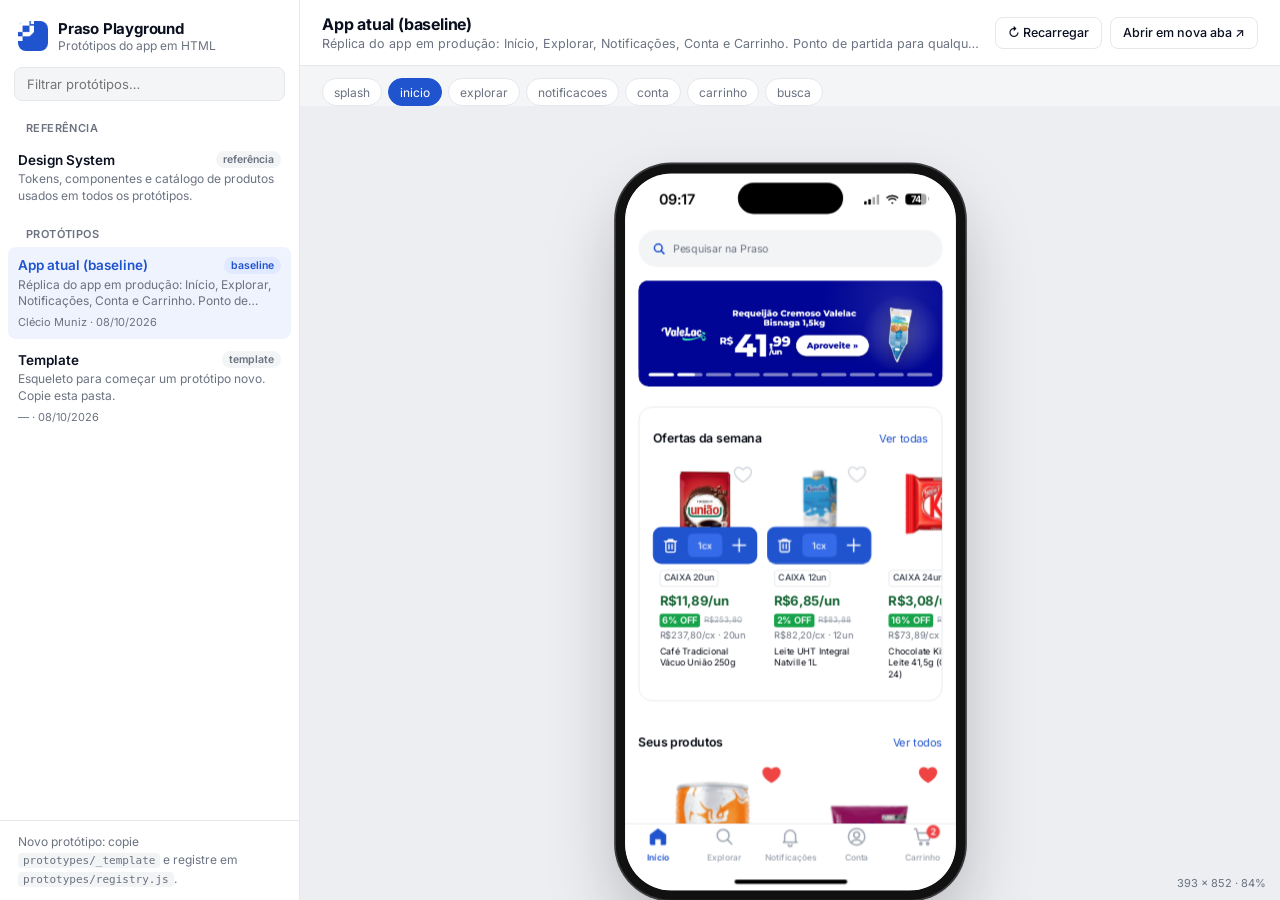
==== praso-prototypes/index.html @ ff36ccc7 "Add files via upload" ====
<!doctype html>
<html lang="pt-BR">
<head>
<meta charset="utf-8">
<meta name="viewport" content="width=device-width, initial-scale=1">
<title>Praso Playground</title>
<link rel="preconnect" href="https://fonts.googleapis.com">
<link href="https://fonts.googleapis.com/css2?family=Inter:wght@400;500;600;700&display=swap" rel="stylesheet">
<style>
  :root {
    --bg: #f4f5f7; --panel: #ffffff; --text: #0b1020; --muted: #6b7280; --line: #e5e7eb;
    --hover: #f3f4f6; --accent: #2053ce; --accent-soft: #eef3fe; --stage: #eceef2;
  }
  @media (prefers-color-scheme: dark) {
    :root:not([data-theme="light"]) { --bg: #0d0f14; --panel: #151821; --text: #eef0f5; --muted: #9aa1ae; --line: #262a35; --hover: #1d212c; --accent: #6b93ff; --accent-soft: #1b2440; --stage: #10131a; }
  }
  :root[data-theme="dark"] { --bg: #0d0f14; --panel: #151821; --text: #eef0f5; --muted: #9aa1ae; --line: #262a35; --hover: #1d212c; --accent: #6b93ff; --accent-soft: #1b2440; --stage: #10131a; }
  * { box-sizing: border-box; }
  html, body { margin: 0; height: 100%; }
  body { font-family: Inter, -apple-system, system-ui, sans-serif; background: var(--bg); color: var(--text); -webkit-font-smoothing: antialiased; }
  a { color: inherit; text-decoration: none; }
  button { font: inherit; color: inherit; border: 0; background: none; cursor: pointer; }

  .layout { display: grid; grid-template-columns: 300px 1fr; height: 100vh; }
  aside { background: var(--panel); border-right: 1px solid var(--line); display: flex; flex-direction: column; min-height: 0; }
  .brand { display: flex; align-items: center; gap: 10px; padding: 18px 18px 14px; }
  .brand__mark { width: 30px; height: 30px; border-radius: 8px; background: #2053ce; display: grid; place-items: center; }
  .brand__mark img { width: 22px; height: auto; }
  .brand b { font-size: 15px; letter-spacing: -.2px; }
  .brand span { display: block; font-size: 12px; color: var(--muted); }
  .filter { margin: 0 14px 10px; }
  .filter input { width: 100%; height: 34px; padding: 0 12px; border-radius: 8px; border: 1px solid var(--line); background: var(--bg); color: var(--text); font: inherit; font-size: 13px; outline: none; }
  .filter input:focus { border-color: var(--accent); }
  .group { padding: 10px 18px 6px; font-size: 11px; font-weight: 600; letter-spacing: .4px; text-transform: uppercase; color: var(--muted); }
  nav.list { flex: 1; overflow: auto; padding: 0 8px 12px; }
  .item { display: block; padding: 10px 10px; border-radius: 8px; margin-bottom: 2px; }
  .item:hover { background: var(--hover); }
  .item.is-active { background: var(--accent-soft); }
  .item__top { display: flex; align-items: center; justify-content: space-between; gap: 8px; }
  .item__title { font-size: 13.5px; font-weight: 600; }
  .item.is-active .item__title { color: var(--accent); }
  .item__desc { margin-top: 3px; font-size: 12px; color: var(--muted); line-height: 1.4; display: -webkit-box; -webkit-line-clamp: 2; -webkit-box-orient: vertical; overflow: hidden; }
  .item__meta { margin-top: 5px; font-size: 11px; color: var(--muted); }
  .pill { flex: none; font-size: 10.5px; font-weight: 600; padding: 2px 7px; border-radius: 99px; background: var(--hover); color: var(--muted); text-transform: lowercase; }
  .pill--baseline { background: #e0e9ff; color: #2053ce; }
  .pill--aprovado { background: #dcfce7; color: #166534; }
  .pill--em-teste { background: #fef3c7; color: #92400e; }
  .aside__foot { border-top: 1px solid var(--line); padding: 12px 18px; font-size: 12px; color: var(--muted); line-height: 1.5; }
  .aside__foot code { font-size: 11px; background: var(--hover); padding: 1px 5px; border-radius: 4px; }

  main { display: flex; flex-direction: column; min-width: 0; min-height: 0; }
  .topbar { display: flex; align-items: center; gap: 16px; padding: 14px 22px; border-bottom: 1px solid var(--line); background: var(--panel); }
  .topbar__info { flex: 1; min-width: 0; }
  .topbar h1 { margin: 0; font-size: 16px; letter-spacing: -.2px; }
  .topbar p { margin: 2px 0 0; font-size: 12.5px; color: var(--muted); white-space: nowrap; overflow: hidden; text-overflow: ellipsis; }
  .actions { display: flex; gap: 8px; }
  .btn { height: 32px; padding: 0 12px; border-radius: 8px; border: 1px solid var(--line); background: var(--panel); font-size: 12.5px; font-weight: 500; display: inline-flex; align-items: center; gap: 6px; }
  .btn:hover { background: var(--hover); }
  .screens { display: flex; gap: 6px; flex-wrap: wrap; padding: 12px 22px 0; }
  .chip { height: 28px; padding: 0 11px; border-radius: 99px; border: 1px solid var(--line); background: var(--panel); font-size: 12px; color: var(--muted); }
  .chip.is-active { background: var(--accent); border-color: var(--accent); color: #fff; }
  .stage { flex: 1; min-height: 0; display: grid; place-items: center; background: var(--stage); overflow: hidden; position: relative; }
  .phone { position: relative; width: 393px; height: 852px; border-radius: 55px; background: #000; box-shadow: 0 0 0 11px #111, 0 0 0 13px #3b3b3e, 0 40px 90px rgba(0,0,0,.28); overflow: hidden; transform-origin: center center; }
  .phone iframe { width: 393px; height: 852px; border: 0; display: block; background: #fff; }
  .wide iframe { width: 100%; height: 100%; border: 0; display: block; background: #fff; }
  .wide { position: absolute; inset: 0; }
  .scale-note { position: absolute; right: 14px; bottom: 10px; font-size: 11px; color: var(--muted); }

  /* Mobile: só a lista; tocar abre o protótipo em tela cheia */
  @media (max-width: 760px) {
    .layout { grid-template-columns: 1fr; }
    main { display: none; }
    aside { border-right: 0; }
  }
</style>
</head>
<body>
<div class="layout">
  <aside>
    <div class="brand">
      <span class="brand__mark"><img src="ds/assets/brand/praso-mark-white.png" alt="" style="width:16px"></span>
      <div><b>Praso Playground</b><span>Protótipos do app em HTML</span></div>
    </div>
    <div class="filter"><input id="q" type="search" placeholder="Filtrar protótipos…"></div>
    <nav class="list" id="list"></nav>
    <div class="aside__foot">Novo protótipo: copie <code>prototypes/_template</code> e registre em <code>prototypes/registry.js</code>.</div>
  </aside>
  <main>
    <div class="topbar">
      <div class="topbar__info"><h1 id="t">—</h1><p id="d"></p></div>
      <div class="actions">
        <button class="btn" id="reload" title="Recarregar">↻ Recarregar</button>
        <a class="btn" id="open" target="_blank" rel="noopener">Abrir em nova aba ↗</a>
      </div>
    </div>
    <div class="screens" id="screens"></div>
    <div class="stage" id="stage"></div>
  </main>
</div>

<script src="prototypes/registry.js"></script>
<script>
  const DS = { slug: '__ds', title: 'Design System', description: 'Tokens, componentes e catálogo de produtos usados em todos os protótipos.', status: 'referência', wide: true, url: 'ds/index.html' };
  const all = [DS, ...(window.PRASO_PROTOTYPES || [])];
  const $ = (id) => document.getElementById(id);
  const urlOf = (p, s) => p.url || `prototypes/${p.slug}/index.html${s ? '#/' + s : ''}`;
  const params = new URLSearchParams(location.search);
  let state = { slug: params.get('p') || (window.PRASO_PROTOTYPES?.[0]?.slug ?? '__ds'), screen: params.get('s') || '' };

  function renderList() {
    const q = $('q').value.toLowerCase();
    const items = all.filter((p) => !q || (p.title + p.description + (p.author || '')).toLowerCase().includes(q));
    const row = (p) => `
      <a class="item ${p.slug === state.slug ? 'is-active' : ''}" href="?p=${p.slug}" data-slug="${p.slug}">
        <div class="item__top"><span class="item__title">${p.title}</span><span class="pill pill--${(p.status || '').replace(/\s+/g, '-')}">${p.status || ''}</span></div>
        <div class="item__desc">${p.description || ''}</div>
        ${p.date ? `<div class="item__meta">${p.author || ''} · ${new Date(p.date + 'T12:00').toLocaleDateString('pt-BR')}</div>` : ''}
      </a>`;
    $('list').innerHTML = `<div class="group">Referência</div>${items.filter((p) => p.slug === '__ds').map(row).join('')}
      <div class="group">Protótipos</div>${items.filter((p) => p.slug !== '__ds').map(row).join('') || '<div class="item__desc" style="padding:8px 10px">Nada encontrado.</div>'}`;
  }

  function fit() {
    const ph = document.querySelector('.phone'); if (!ph) return;
    const st = $('stage').getBoundingClientRect();
    const s = Math.min(1, (st.height - 56) / 878, (st.width - 40) / 419);
    ph.style.transform = `scale(${s})`;
    $('scale').textContent = `393 × 852 · ${Math.round(s * 100)}%`;
  }

  function show() {
    const p = all.find((x) => x.slug === state.slug) || all[0];
    $('t').textContent = p.title; $('d').textContent = p.description || '';
    const url = urlOf(p, state.screen);
    $('open').href = url;
    $('screens').innerHTML = (p.screens || []).map((s) => `<button class="chip ${s === (state.screen || p.screens[1] || p.screens[0]) ? 'is-active' : ''}" data-s="${s}">${s}</button>`).join('');
    $('screens').style.display = p.screens ? '' : 'none';
    $('stage').innerHTML = p.wide
      ? `<div class="wide"><iframe src="${url}"></iframe></div>`
      : `<div class="phone"><iframe id="frame" src="${url}" title="${p.title}"></iframe></div><span class="scale-note" id="scale"></span>`;
    fit(); renderList();
    const qs = new URLSearchParams({ p: p.slug, ...(state.screen ? { s: state.screen } : {}) });
    history.replaceState(null, '', '?' + qs);
  }

  $('list').addEventListener('click', (e) => {
    const a = e.target.closest('[data-slug]'); if (!a) return;
    if (matchMedia('(max-width: 760px)').matches) { e.preventDefault(); const p = all.find((x) => x.slug === a.dataset.slug); location.href = urlOf(p); return; }
    e.preventDefault(); state = { slug: a.dataset.slug, screen: '' }; show();
  });
  $('screens').addEventListener('click', (e) => {
    const b = e.target.closest('[data-s]'); if (!b) return;
    state.screen = b.dataset.s;
    const f = $('frame');
    if (f) { try { f.contentWindow.location.hash = '#/' + b.dataset.s; } catch (_) { f.src = urlOf(all.find((x) => x.slug === state.slug), state.screen); } }
    document.querySelectorAll('.chip').forEach((c) => c.classList.toggle('is-active', c === b));
    $('open').href = urlOf(all.find((x) => x.slug === state.slug), state.screen);
    history.replaceState(null, '', `?p=${state.slug}&s=${state.screen}`);
  });
  $('reload').addEventListener('click', () => { const f = document.querySelector('.stage iframe'); if (f) f.src = f.src; });
  $('q').addEventListener('input', renderList);
  addEventListener('resize', fit);
  show();
</script>
</body>
</html>
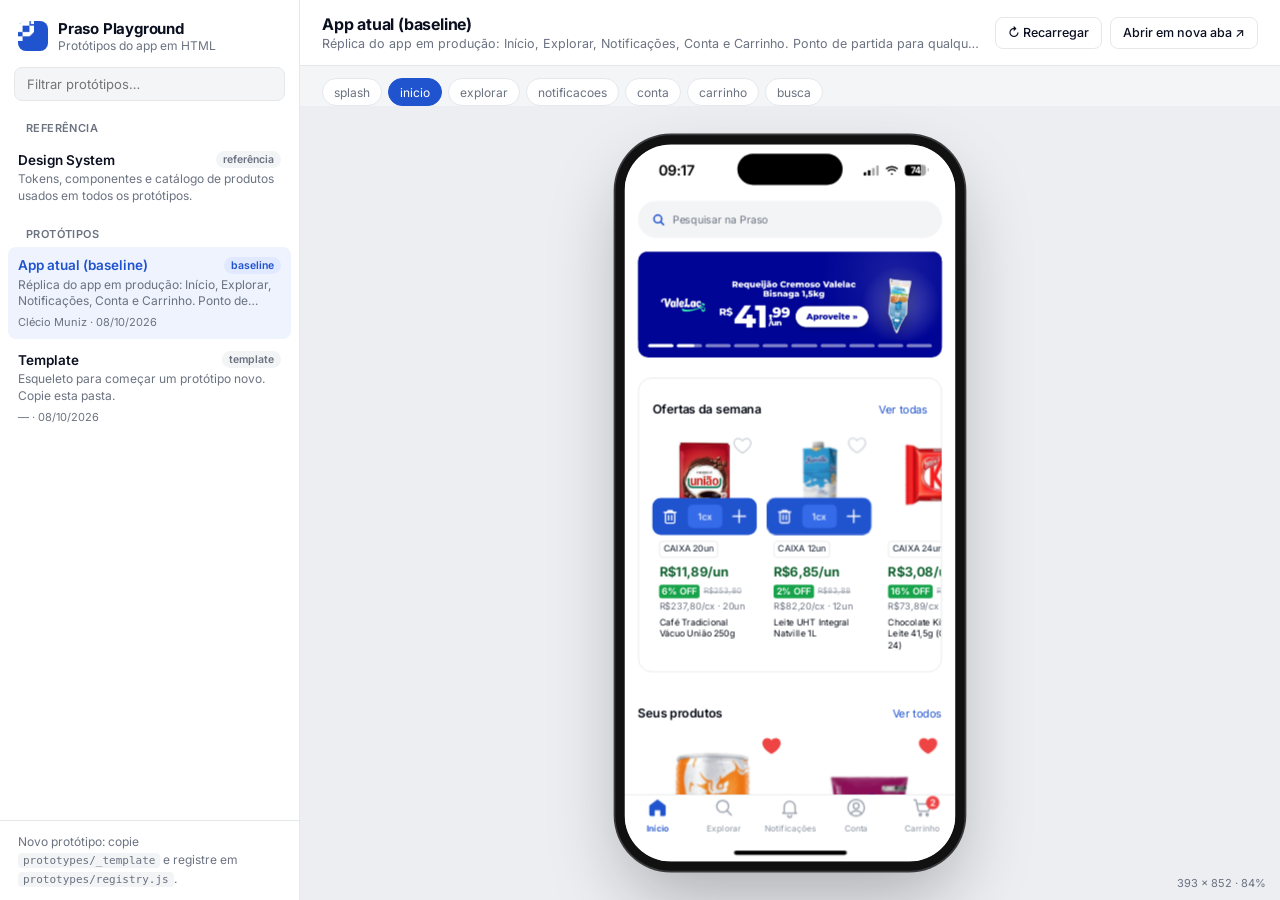
==== commit 04c091c4: "Update index.html" ====
--- a/praso-prototypes/index.html
+++ b/praso-prototypes/index.html
@@ -60,7 +60,7 @@
   .chip { height: 28px; padding: 0 11px; border-radius: 99px; border: 1px solid var(--line); background: var(--panel); font-size: 12px; color: var(--muted); }
   .chip.is-active { background: var(--accent); border-color: var(--accent); color: #fff; }
   .stage { flex: 1; min-height: 0; display: grid; place-items: center; background: var(--stage); overflow: hidden; position: relative; }
-  .phone { position: relative; width: 393px; height: 852px; border-radius: 55px; background: #000; box-shadow: 0 0 0 11px #111, 0 0 0 13px #3b3b3e, 0 40px 90px rgba(0,0,0,.28); overflow: hidden; transform-origin: center center; }
+  .phone { position: absolute; left: 50%; top: 50%; width: 393px; height: 852px; border-radius: 55px; background: #000; box-shadow: 0 0 0 11px #111, 0 0 0 13px #3b3b3e, 0 40px 90px rgba(0,0,0,.28); overflow: hidden; transform-origin: center center; }
   .phone iframe { width: 393px; height: 852px; border: 0; display: block; background: #fff; }
   .wide iframe { width: 100%; height: 100%; border: 0; display: block; background: #fff; }
   .wide { position: absolute; inset: 0; }
@@ -124,7 +124,7 @@
     const ph = document.querySelector('.phone'); if (!ph) return;
     const st = $('stage').getBoundingClientRect();
     const s = Math.min(1, (st.height - 56) / 878, (st.width - 40) / 419);
-    ph.style.transform = `scale(${s})`;
+    ph.style.transform = `translate(-50%, -50%) scale(${s})`;
     $('scale').textContent = `393 × 852 · ${Math.round(s * 100)}%`;
   }
 
